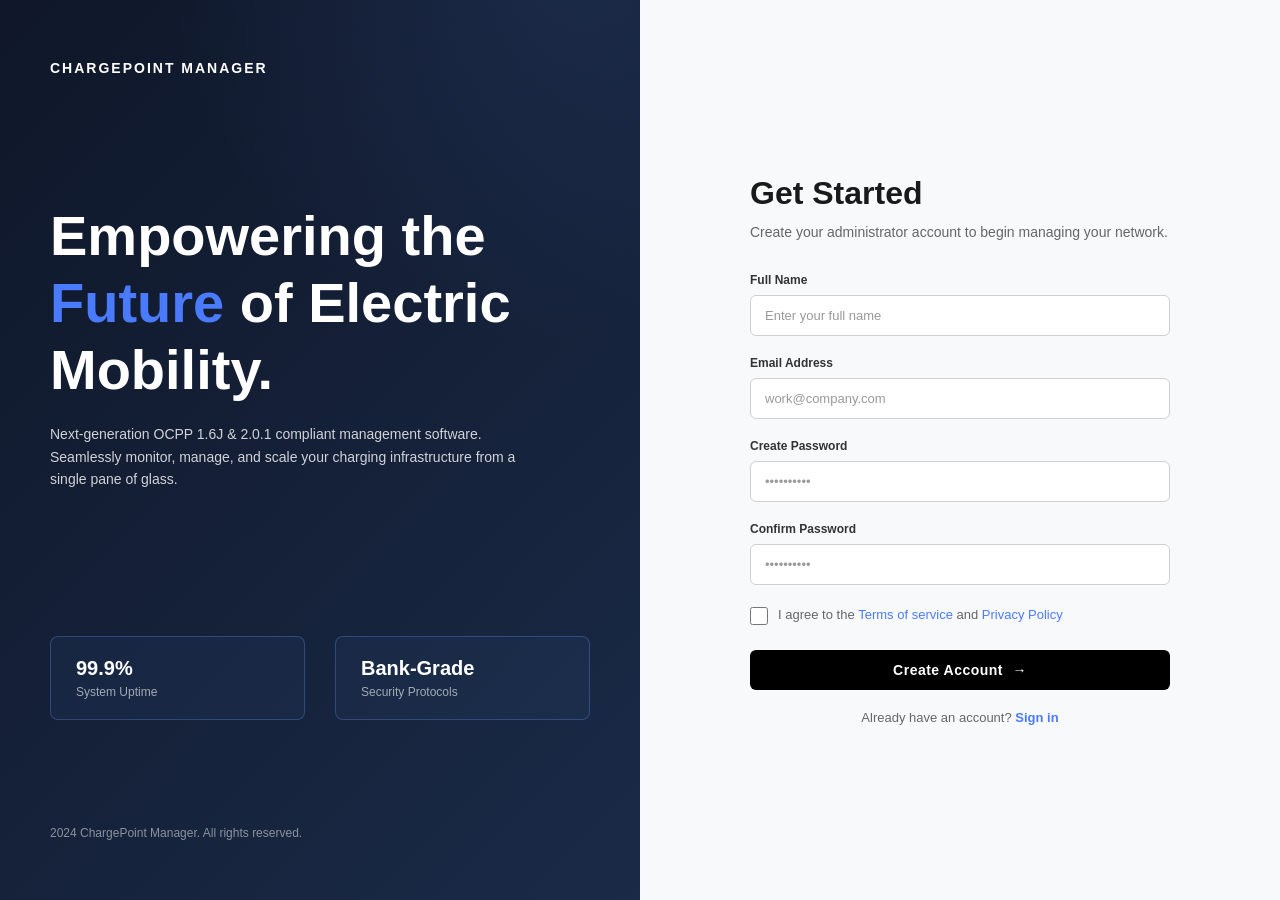
==== signup.html @ b107f3fc "my signup form" ====
<!DOCTYPE html>
<html lang="en">
<head>
    <meta charset="UTF-8">
    <meta name="viewport" content="width=device-width, initial-scale=1.0">
    <title>ChargePoint Manager - Sign Up</title>
    <link rel="stylesheet" href="styles.css">
</head>
<body>
    <div class="container">
        <!-- Left Section -->
        <div class="left-section">
            <h1 class="brand-title">CHARGEPOINT MANAGER</h1>
            
            <div class="hero-content">
                <h2 class="hero-headline">
                    Empowering the <span class="highlight">Future</span> of Electric Mobility.
                </h2>
                
                <p class="description">
                    Next-generation OCPP 1.6J & 2.0.1 compliant management software. Seamlessly monitor, manage, and scale your charging infrastructure from a single pane of glass.
                </p>
            </div>
            
            <div class="stats-container">
                <div class="stat-box">
                    <div class="stat-value">99.9%</div>
                    <div class="stat-label">System Uptime</div>
                </div>
                <div class="stat-box">
                    <div class="stat-value">Bank-Grade</div>
                    <div class="stat-label">Security Protocols</div>
                </div>
            </div>
            
            <footer class="left-footer">
                2024 ChargePoint Manager. All rights reserved.
            </footer>
        </div>
        
        <!-- Right Section -->
        <div class="right-section">
            <div class="signup-container">
                <h3 class="signup-title">Get Started</h3>
                <p class="signup-subtitle">Create your administrator account to begin managing your network.</p>
                
                <form class="signup-form">
                    <div class="form-group">
                        <label for="fullname">Full Name</label>
                        <input type="text" id="fullname" placeholder="Enter your full name" required>
                    </div>
                    
                    <div class="form-group">
                        <label for="email">Email Address</label>
                        <input type="email" id="email" placeholder="work@company.com" required>
                    </div>
                    
                    <div class="form-group">
                        <label for="password">Create Password</label>
                        <input type="password" id="password" placeholder="••••••••••" required>
                    </div>
                    
                    <div class="form-group">
                        <label for="confirm-password">Confirm Password</label>
                        <input type="password" id="confirm-password" placeholder="••••••••••" required>
                    </div>
                    
                    <div class="checkbox-group">
                        <input type="checkbox" id="agree" required>
                        <label for="agree" class="checkbox-label">
                            I agree to the <a href="#" class="link">Terms of service</a> and <a href="#" class="link">Privacy Policy</a>
                        </label>
                    </div>
                    
                    <button type="submit" class="submit-btn">Create Account <span class="arrow">→</span></button>
                </form>
                
                <p class="signin-prompt">
                    Already have an account? <a href="#" class="signin-link">Sign in</a>
                </p>
            </div>
        </div>
    </div>
</body>
</html>
---- styles.css ----
* {
    margin: 0;
    padding: 0;
    box-sizing: border-box;
}

body {
    font-family: 'Segoe UI', Tahoma, Geneva, Verdana, sans-serif;
    background-color: #f5f5f5;
}

.container {
    display: flex;
    height: 100vh;
    width: 100%;
}

/* Left Section */
.left-section {
    flex: 1;
    background: linear-gradient(135deg, #0f1729 0%, #1a2a47 100%);
    color: white;
    padding: 60px 50px;
    display: flex;
    flex-direction: column;
    justify-content: space-between;
    position: relative;
    overflow: hidden;
}

.left-section::before {
    content: '';
    position: absolute;
    top: -50%;
    right: -50%;
    width: 800px;
    height: 800px;
    background: radial-gradient(circle, rgba(100, 150, 255, 0.1) 0%, transparent 70%);
    border-radius: 50%;
}

.brand-title {
    font-size: 14px;
    font-weight: 700;
    letter-spacing: 2px;
    margin-bottom: 60px;
    position: relative;
    z-index: 1;
}

.hero-content {
    position: relative;
    z-index: 1;
    margin-bottom: 80px;
}

.hero-headline {
    font-size: 56px;
    font-weight: 700;
    line-height: 1.2;
    margin-bottom: 20px;
}

.hero-headline .highlight {
    color: #4a7bff;
}

.description {
    font-size: 14px;
    line-height: 1.6;
    color: rgba(255, 255, 255, 0.8);
    max-width: 90%;
}

.stats-container {
    display: flex;
    gap: 30px;
    margin-bottom: 40px;
    position: relative;
    z-index: 1;
}

.stat-box {
    border: 1px solid rgba(100, 150, 255, 0.3);
    border-radius: 8px;
    padding: 20px 25px;
    background: rgba(100, 150, 255, 0.05);
    flex: 1;
}

.stat-value {
    font-size: 20px;
    font-weight: 700;
    margin-bottom: 5px;
    color: white;
}

.stat-label {
    font-size: 12px;
    color: rgba(255, 255, 255, 0.6);
}

.left-footer {
    font-size: 12px;
    color: rgba(255, 255, 255, 0.5);
    position: relative;
    z-index: 1;
}

/* Right Section */
.right-section {
    flex: 1;
    background-color: #f8f9fa;
    padding: 60px 50px;
    display: flex;
    align-items: center;
    justify-content: center;
}

.signup-container {
    width: 100%;
    max-width: 420px;
}

.signup-title {
    font-size: 32px;
    font-weight: 700;
    color: #1a1a1a;
    margin-bottom: 10px;
}

.signup-subtitle {
    font-size: 14px;
    color: #666;
    margin-bottom: 30px;
    line-height: 1.5;
}

.signup-form {
    margin-bottom: 20px;
}

.form-group {
    margin-bottom: 20px;
}

.form-group label {
    display: block;
    font-size: 12px;
    font-weight: 600;
    color: #333;
    margin-bottom: 8px;
}

.form-group input[type="text"],
.form-group input[type="email"],
.form-group input[type="password"] {
    width: 100%;
    padding: 12px 14px;
    border: 1px solid #d0d0d0;
    border-radius: 6px;
    font-size: 13px;
    background-color: white;
    transition: border-color 0.3s;
}

.form-group input[type="text"]:focus,
.form-group input[type="email"]:focus,
.form-group input[type="password"]:focus {
    outline: none;
    border-color: #4a7bff;
    box-shadow: 0 0 0 3px rgba(74, 123, 255, 0.1);
}

.form-group input::placeholder {
    color: #999;
}

.checkbox-group {
    display: flex;
    align-items: flex-start;
    margin-bottom: 25px;
    gap: 10px;
}

.checkbox-group input[type="checkbox"] {
    width: 18px;
    height: 18px;
    margin-top: 2px;
    cursor: pointer;
    accent-color: #4a7bff;
}

.checkbox-label {
    font-size: 13px;
    color: #666;
    line-height: 1.5;
    cursor: pointer;
}

.checkbox-label .link {
    color: #4a7bff;
    text-decoration: none;
    font-weight: 500;
    transition: color 0.2s;
}

.checkbox-label .link:hover {
    color: #3a5fd9;
    text-decoration: underline;
}

.submit-btn {
    width: 100%;
    padding: 12px 16px;
    background-color: #000;
    color: white;
    border: none;
    border-radius: 6px;
    font-size: 14px;
    font-weight: 600;
    cursor: pointer;
    transition: background-color 0.3s;
    letter-spacing: 0.5px;
}

.submit-btn:hover {
    background-color: #1a1a1a;
}

.submit-btn .arrow {
    margin-left: 5px;
}

.signin-prompt {
    text-align: center;
    font-size: 13px;
    color: #666;
}

.signin-link {
    color: #4a7bff;
    text-decoration: none;
    font-weight: 600;
    transition: color 0.2s;
}

.signin-link:hover {
    color: #3a5fd9;
    text-decoration: underline;
}

/* Responsive Design */
@media (max-width: 1024px) {
    .left-section {
        padding: 40px 30px;
    }

    .right-section {
        padding: 40px 30px;
    }

    .hero-headline {
        font-size: 42px;
    }
}

@media (max-width: 768px) {
    .container {
        flex-direction: column;
        height: auto;
    }

    .left-section {
        min-height: 50vh;
        padding: 30px 20px;
    }

    .right-section {
        min-height: 50vh;
        padding: 30px 20px;
    }

    .hero-headline {
        font-size: 32px;
    }

    .stats-container {
        flex-direction: column;
    }

    .brand-title {
        font-size: 12px;
    }
}
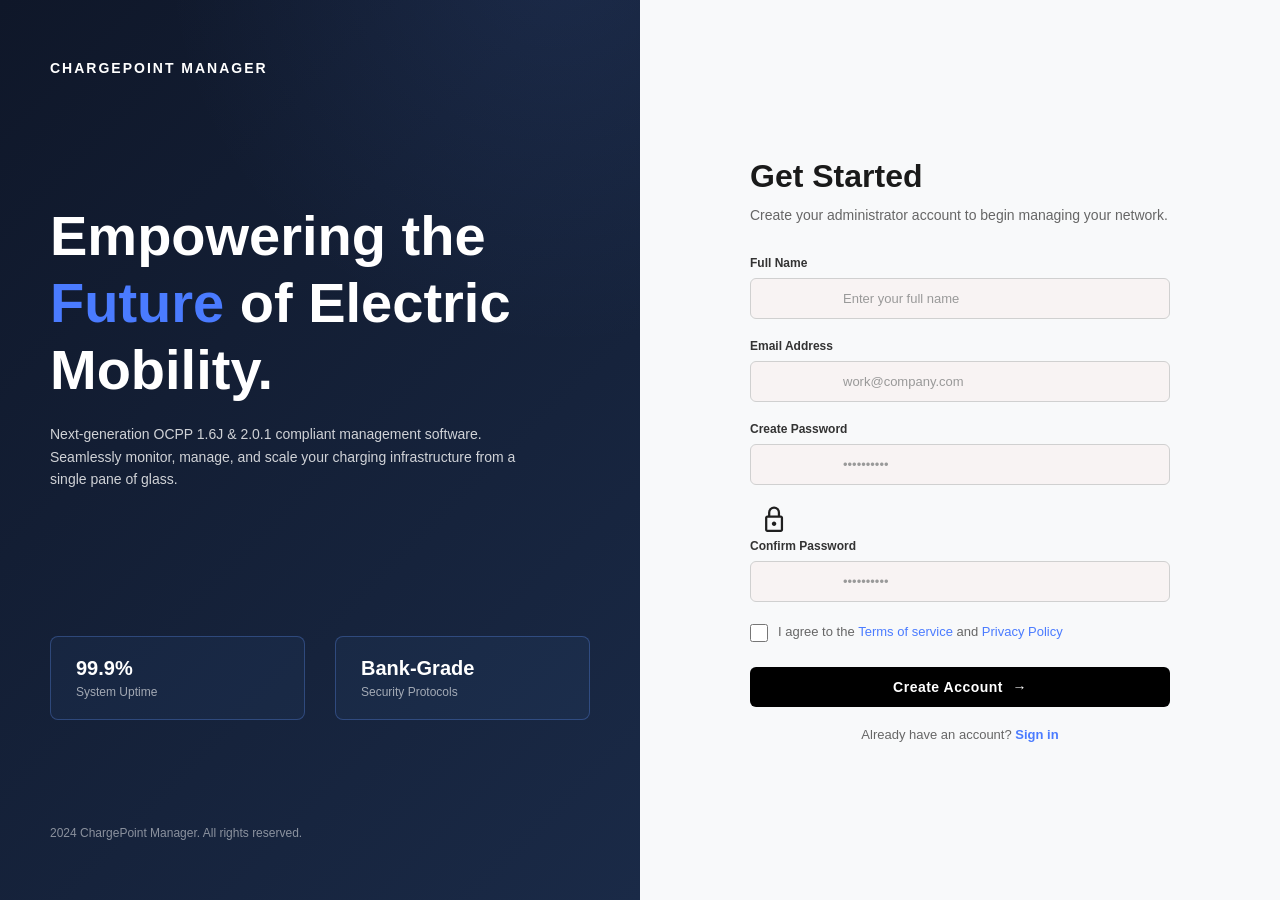
==== commit db5a1297: "my signup form" ====
--- a/signup.html
+++ b/signup.html
@@ -60,7 +60,7 @@
                         <input type="password" id="password" placeholder="••••••••••" required>
                     </div>
                     
-                    <div class="form-group">
+                   <svg xmlns="http://www.w3.org/2000/svg" height="30px" viewBox="30 -960 960 960" width="50px" fill="#1f1f1f"><path d="M263.72-96Q234-96 213-117.15T192-168v-384q0-29.7 21.15-50.85Q234.3-624 264-624h24v-96q0-79.68 56.23-135.84 56.22-56.16 136-56.16Q560-912 616-855.84q56 56.16 56 135.84v96h24q29.7 0 50.85 21.15Q768-581.7 768-552v384q0 29.7-21.16 50.85Q725.68-96 695.96-96H263.72Zm.28-72h432v-384H264v384Zm267-141.21q21-21.21 21-51T530.79-411q-21.21-21-51-21T429-410.79q-21 21.21-21 51T429.21-309q21.21 21 51 21T531-309.21ZM360-624h240v-96q0-50-35-85t-85-35q-50 0-85 35t-35 85v96Zm-96 456v-384 384Z"/></svg> <div class="form-group">
                         <label for="confirm-password">Confirm Password</label>
                         <input type="password" id="confirm-password" placeholder="••••••••••" required>
                     </div>
--- a/styles.css
+++ b/styles.css
@@ -160,7 +160,7 @@
     border: 1px solid #d0d0d0;
     border-radius: 6px;
     font-size: 13px;
-    background-color: white;
+    background-color: rgb(248, 243, 243);
     transition: border-color 0.3s;
 }
 
@@ -174,6 +174,7 @@
 
 .form-group input::placeholder {
     color: #999;
+    padding-left: 20%;
 }
 
 .checkbox-group {
